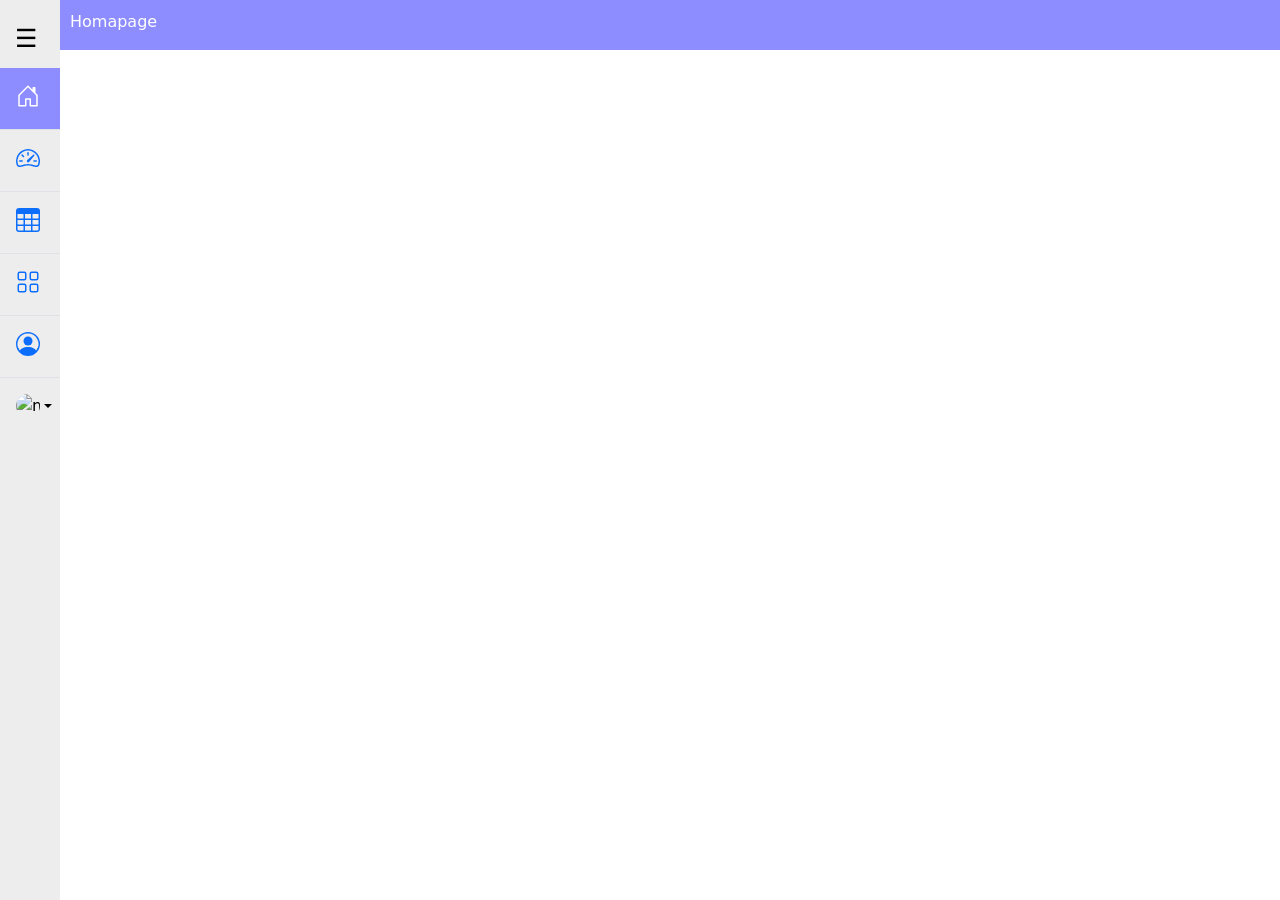
==== index.html @ 78873081 "Add files via upload" ====
<!doctype html>
<html lang="en" data-bs-theme="auto">
  <head>
    <meta charset="utf-8" />
    <meta name="viewport" content="width=device-width, initial-scale=1" />
    <meta name="description" content="" />
    <meta
      name="author"
      content="Mark Otto, Jacob Thornton, and Bootstrap contributors"
    />
    <meta name="generator" content="Astro v5.13.2" />
    <title>Homepage</title>
    <link
      rel="canonical"
      href="https://getbootstrap.com/docs/5.3/examples/sidebars/"
    />
    <link
      href="https://cdn.jsdelivr.net/npm/bootstrap@5.3.8/dist/css/bootstrap.min.css"
      rel="stylesheet"
      integrity="sha384-sRIl4kxILFvY47J16cr9ZwB07vP4J8+LH7qKQnuqkuIAvNWLzeN8tE5YBujZqJLB"
      crossorigin="anonymous"
    />
    <script src="../assets/js/color-modes.js"></script>
    <link href="../assets/dist/css/bootstrap.min.css" rel="stylesheet" />
    <meta name="theme-color" content="#712cf9" />
    <link href="sidebars.css" rel="stylesheet" />
    <style>
      .bd-placeholder-img {
        font-size: 1.125rem;
        text-anchor: middle;
        -webkit-user-select: none;
        -moz-user-select: none;
        user-select: none;
      }
      @media (min-width: 768px) {
        .bd-placeholder-img-lg {
          font-size: 3.5rem;
        }
      }
      .b-example-divider {
        width: 100%;
        height: 3rem;
        background-color: #0000001a;
        border: solid rgba(0, 0, 0, 0.15);
        border-width: 1px 0;
        box-shadow:
          inset 0 0.5em 1.5em #0000001a,
          inset 0 0.125em 0.5em #00000026;
      }
      .b-example-vr {
        flex-shrink: 0;
        width: 1.5rem;
        height: 100vh;
      }
      .bi {
        vertical-align: -0.125em;
        fill: currentColor;
      }
      .nav-scroller {
        position: relative;
        z-index: 2;
        height: 2.75rem;
        overflow-y: hidden;
      }
      .nav-scroller .nav {
        display: flex;
        flex-wrap: nowrap;
        padding-bottom: 1rem;
        margin-top: -1px;
        overflow-x: auto;
        text-align: center;
        white-space: nowrap;
        -webkit-overflow-scrolling: touch;
      }
      .btn-bd-primary {
        --bd-violet-bg: #712cf9;
        --bd-violet-rgb: 112.520718, 44.062154, 249.437846;
        --bs-btn-font-weight: 600;
        --bs-btn-color: var(--bs-white);
        --bs-btn-bg: var(--bd-violet-bg);
        --bs-btn-border-color: var(--bd-violet-bg);
        --bs-btn-hover-color: var(--bs-white);
        --bs-btn-hover-bg: #6528e0;
        --bs-btn-hover-border-color: #6528e0;
        --bs-btn-focus-shadow-rgb: var(--bd-violet-rgb);
        --bs-btn-active-color: var(--bs-btn-hover-color);
        --bs-btn-active-bg: #5a23c8;
        --bs-btn-active-border-color: #5a23c8;
      }
      .bd-mode-toggle {
        z-index: 1500;
      }
      .bd-mode-toggle .bi {
        width: 1em;
        height: 1em;
      }
      .bd-mode-toggle .dropdown-menu .active .bi {
        display: block !important;
      }
    </style>
  </head>
  <body>
    <svg xmlns="http://www.w3.org/2000/svg" class="d-none navIcons">
      <symbol id="bootstrap" viewBox="0 0 118 94">
        <title>Bootstrap</title>
        <path
          fill-rule="evenodd"
          clip-rule="evenodd"
          d="M24.509 0c-6.733 0-11.715 5.893-11.492 12.284.214 6.14-.064 14.092-2.066 20.577C8.943 39.365 5.547 43.485 0 44.014v5.972c5.547.529 8.943 4.649 10.951 11.153 2.002 6.485 2.28 14.437 2.066 20.577C12.794 88.106 17.776 94 24.51 94H93.5c6.733 0 11.714-5.893 11.491-12.284-.214-6.14.064-14.092 2.066-20.577 2.009-6.504 5.396-10.624 10.943-11.153v-5.972c-5.547-.529-8.934-4.649-10.943-11.153-2.002-6.484-2.28-14.437-2.066-20.577C105.214 5.894 100.233 0 93.5 0H24.508zM80 57.863C80 66.663 73.436 72 62.543 72H44a2 2 0 01-2-2V24a2 2 0 012-2h18.437c9.083 0 15.044 4.92 15.044 12.474 0 5.302-4.01 10.049-9.119 10.88v.277C75.317 46.394 80 51.21 80 57.863zM60.521 28.34H49.948v14.934h8.905c6.884 0 10.68-2.772 10.68-7.727 0-4.643-3.264-7.207-9.012-7.207zM49.948 49.2v16.458H60.91c7.167 0 10.964-2.876 10.964-8.281 0-5.406-3.903-8.178-11.425-8.178H49.948z"
        ></path>
      </symbol>
      <symbol id="home" viewBox="0 0 16 16">
        <path 
          d="M8.354 1.146a.5.5 0 0 0-.708 0l-6 6A.5.5 0 0 0 1.5 7.5v7a.5.5 0 0 0 .5.5h4.5a.5.5 0 0 0 .5-.5v-4h2v4a.5.5 0 0 0 .5.5H14a.5.5 0 0 0 .5-.5v-7a.5.5 0 0 0-.146-.354L13 5.793V2.5a.5.5 0 0 0-.5-.5h-1a.5.5 0 0 0-.5.5v1.293L8.354 1.146zM2.5 14V7.707l5.5-5.5 5.5 5.5V14H10v-4a.5.5 0 0 0-.5-.5h-3a.5.5 0 0 0-.5.5v4H2.5z"
        ></path>
      </symbol>
      <symbol id="speedometer2" viewBox="0 0 16 16">
        <path
          d="M8 4a.5.5 0 0 1 .5.5V6a.5.5 0 0 1-1 0V4.5A.5.5 0 0 1 8 4zM3.732 5.732a.5.5 0 0 1 .707 0l.915.914a.5.5 0 1 1-.708.708l-.914-.915a.5.5 0 0 1 0-.707zM2 10a.5.5 0 0 1 .5-.5h1.586a.5.5 0 0 1 0 1H2.5A.5.5 0 0 1 2 10zm9.5 0a.5.5 0 0 1 .5-.5h1.5a.5.5 0 0 1 0 1H12a.5.5 0 0 1-.5-.5zm.754-4.246a.389.389 0 0 0-.527-.02L7.547 9.31a.91.91 0 1 0 1.302 1.258l3.434-4.297a.389.389 0 0 0-.029-.518z"
        ></path>
        <path
          fill-rule="evenodd"
          d="M0 10a8 8 0 1 1 15.547 2.661c-.442 1.253-1.845 1.602-2.932 1.25C11.309 13.488 9.475 13 8 13c-1.474 0-3.31.488-4.615.911-1.087.352-2.49.003-2.932-1.25A7.988 7.988 0 0 1 0 10zm8-7a7 7 0 0 0-6.603 9.329c.203.575.923.876 1.68.63C4.397 12.533 6.358 12 8 12s3.604.532 4.923.96c.757.245 1.477-.056 1.68-.631A7 7 0 0 0 8 3z"
        ></path>
      </symbol>
      <symbol id="table"  viewBox="0 0 16 16">
        <path
          d="M0 2a2 2 0 0 1 2-2h12a2 2 0 0 1 2 2v12a2 2 0 0 1-2 2H2a2 2 0 0 1-2-2V2zm15 2h-4v3h4V4zm0 4h-4v3h4V8zm0 4h-4v3h3a1 1 0 0 0 1-1v-2zm-5 3v-3H6v3h4zm-5 0v-3H1v2a1 1 0 0 0 1 1h3zm-4-4h4V8H1v3zm0-4h4V4H1v3zm5-3v3h4V4H6zm4 4H6v3h4V8z"
        ></path>
      </symbol>
      <symbol id="people-circle"  viewBox="0 0 16 16">
        <path d="M11 6a3 3 0 1 1-6 0 3 3 0 0 1 6 0z"></path>
        <path
          fill-rule="evenodd"
          d="M0 8a8 8 0 1 1 16 0A8 8 0 0 1 0 8zm8-7a7 7 0 0 0-5.468 11.37C3.242 11.226 4.805 10 8 10s4.757 1.225 5.468 2.37A7 7 0 0 0 8 1z"
        ></path>
      </symbol>
      <symbol id="grid" viewBox="0 0 16 16">
        <path
          d="M1 2.5A1.5 1.5 0 0 1 2.5 1h3A1.5 1.5 0 0 1 7 2.5v3A1.5 1.5 0 0 1 5.5 7h-3A1.5 1.5 0 0 1 1 5.5v-3zM2.5 2a.5.5 0 0 0-.5.5v3a.5.5 0 0 0 .5.5h3a.5.5 0 0 0 .5-.5v-3a.5.5 0 0 0-.5-.5h-3zm6.5.5A1.5 1.5 0 0 1 10.5 1h3A1.5 1.5 0 0 1 15 2.5v3A1.5 1.5 0 0 1 13.5 7h-3A1.5 1.5 0 0 1 9 5.5v-3zm1.5-.5a.5.5 0 0 0-.5.5v3a.5.5 0 0 0 .5.5h3a.5.5 0 0 0 .5-.5v-3a.5.5 0 0 0-.5-.5h-3zM1 10.5A1.5 1.5 0 0 1 2.5 9h3A1.5 1.5 0 0 1 7 10.5v3A1.5 1.5 0 0 1 5.5 15h-3A1.5 1.5 0 0 1 1 13.5v-3zm1.5-.5a.5.5 0 0 0-.5.5v3a.5.5 0 0 0 .5.5h3a.5.5 0 0 0 .5-.5v-3a.5.5 0 0 0-.5-.5h-3zm6.5.5A1.5 1.5 0 0 1 10.5 9h3a1.5 1.5 0 0 1 1.5 1.5v3a1.5 1.5 0 0 1-1.5 1.5h-3A1.5 1.5 0 0 1 9 13.5v-3zm1.5-.5a.5.5 0 0 0-.5.5v3a.5.5 0 0 0 .5.5h3a.5.5 0 0 0 .5-.5v-3a.5.5 0 0 0-.5-.5h-3z"
        ></path>
      </symbol>
    </svg>
    <main class="d-flex flex-nowrap">
      <aside class="d-flex flex-column flex-shrink-0 vh-100 text-start sidebar">
        <svg class="bi pe-none" width="40" height="10" aria-hidden="true">
          <div class="w3-teal menubar">
            <button id="menubarBtn" type="button" onclick="sidebarCollapse()">☰</button>
          </div>
        </svg>
        <span class="visually-hidden">Icon-only</span>
        <div class="sidebarMobile">
          <ul class="nav nav-pills nav-flush flex-column mb-auto">
            <li
              class="nav-item activeNavItem"
            ><!--Selected Icon bg-->
              <a
                href="#"
                class="nav-link py-3 border-bottom rounded-0 navItemToolTip"
                aria-current="page"
                title="Home"
                data-bs-toggle="tooltip"
                data-bs-placement="right"
              >
                <svg
                  class="bi pe-none"
                  width="24"
                  height="24"
                  role="img"
                  aria-label="Home"
                >
                  <use xlink:href="#home"></use>
                </svg>
                <span class="navItemName">home</span>
              </a>
            </li>
            <li class="nav-item">
            <a
                href="#"
                class="nav-link py-3 border-bottom rounded-0 navItemToolTip"
                title="Dashboard"
                data-bs-toggle="tooltip"
                data-bs-placement="right"
              >
                <svg
                  class="bi pe-none"
                  width="24"
                  height="24"
                  role="img"
                  aria-label="Dashboard"
                >
                  <use xlink:href="#speedometer2"></use>
                </svg>
                <span class="navItemName">Dashboard</span>
              </a>
            </li>
            <li class="nav-item">
              <a
                href="#"
                class="nav-link py-3 border-bottom rounded-0 navItemToolTip"
                title="Orders"
                data-bs-toggle="tooltip"
                data-bs-placement="right"
              >
                <svg
                  class="bi pe-none"
                  width="24"
                  height="24"
                  role="img"
                  aria-label="Orders"
                >
                  <use xlink:href="#table"></use>
                </svg>
                <span class="navItemName">About</span>
              </a>
            </li>
            <li class="nav-item">
              <a
                href="#"
                class="nav-link py-3 border-bottom rounded-0 navItemToolTip"
                title="Products"
                data-bs-toggle="tooltip"
                data-bs-placement="right"
              >
                <svg
                  class="bi pe-none"
                  width="24"
                  height="24"
                  role="img"
                  aria-label="Products"
                >
                  <use xlink:href="#grid"></use>
                </svg>
                <span class="navItemName">Contact</span>
              </a>
            </li>
            <li class="nav-item">
              <a
                href="#"
                class="nav-link py-3 border-bottom rounded-0 navItemToolTip"
                title="Customers"
                data-bs-toggle="tooltip"
                data-bs-placement="right"
              >
                <svg
                  class="bi pe-none"
                  width="24"
                  height="24"
                  role="img"
                  aria-label="Customers"
                >
                  <use xlink:href="#people-circle"></use>
                </svg>
                <span class="navItemName">Settings</span>
              </a>
            </li>
          </ul>
          <div class="dropdown border-top">
            <a
              href="#"
              class="d-flex align-items-center justify-content-start p-3 link-body-emphasis text-decoration-none dropdown-toggle"
              data-bs-toggle="dropdown"
              aria-expanded="false"
            >
              <img
                src="https://github.com/mdo.png"
                alt="mdo"
                width="24"
                height="24"
                class="rounded-circle pfp"
              />
            </a>
            <ul class="dropdown-menu text-small shadow">
              <li><a class="dropdown-item" href="#">New project...</a></li>
              <li><a class="dropdown-item" href="#">Settings</a></li>
              <li><a class="dropdown-item" href="#">Profile</a></li>
              <li><hr class="dropdown-divider" /></li>
              <li><a class="dropdown-item" href="#">Sign out</a></li>
            </ul>
          </div>
        </div>
      </aside>
      <header class="mainHeader">
        <p id="webpageTitle">Homapage</p>
      </header>
    </main>
    <script
      src="https://cdn.jsdelivr.net/npm/bootstrap@5.3.8/dist/js/bootstrap.bundle.min.js"
      integrity="sha384-FKyoEForCGlyvwx9Hj09JcYn3nv7wiPVlz7YYwJrWVcXK/BmnVDxM+D2scQbITxI"
      crossorigin="anonymous"
    ></script>
    <script
      src="../assets/dist/js/bootstrap.bundle.min.js"
      class="astro-vvvwv3sm"
    ></script>
    <script src="sidebars.js" class="astro-vvvwv3sm"></script>
  </body>
</html>
---- sidebars.css ----
body {
  min-height: 100vh;
  min-height: -webkit-fill-available;
}
html {
  height: -webkit-fill-available;
}
main {
  height: 100vh;
  height: -webkit-fill-available;
  max-height: 100vh;
  overflow-x: auto;
  overflow-y: hidden;
}
.scrollarea {
  overflow-y: auto;
}
/*Header*/
.mainHeader{
  color: white;
  padding-block: 10px;
  background-color: rgb(141, 141, 255);
  height: 50px;
  width: 100%;
}
#webpageTitle{
  margin-left: 10px;
}


/* Aside */
.sidebar {
  width: 55px;
  background-color: none;
  right: 0;
  position: absolute;
  transition: 0.3s;
}


.sidebar .nav-item,
.sidebar .dropdown{
  display: none;
}
.sidebar.collapsed .nav-item,
.sidebar.collapsed .dropdown{
  display: block;
}



.sidebar.collapsed { /*Opened sidebar*/
  width: 200px;
  background-color: rgb(237, 237, 237);
}
.sidebar.collapsed .navItemName {
  opacity: 1;
}
.sidebar.collapsed .navItemToolTip[data-bs-toggle="tooltip"] { /*Collapsed sidebar tooltip Dispabled*/
  pointer-events: none;
}
.sidebar.collapsed .nav-item:hover {
  transition: all 0.4s ease;
}
.menubar{
  margin-left: 5px;
}
#menubarBtn{
  color: white;
  background-color: rgba(141, 141, 255, 0);
  font-size: 20px;
  margin: 0;
  border: solid white 2px;
  border-radius: 10px;
}
.sidebar.collapsed #menubarBtn {
  color: black;
  border: none;
}
svg {
  fill: blue;
}
.activeNavItem svg {
  color: white;
}
.navItemName{
  color: black;
  font-size: 17px;
  position: absolute;
  opacity: 0;
  transition: opacity 0.3s ease;
  margin-left: 10px;
}
.tooltip {
  pointer-events: none;
}
.activeNavItem { /*Selected nav Item*/
  background-color: rgb(141, 141, 255);
  color: white;
}
.activeNavItem .navItemName {
  color: white;
}
.nav-item:hover { /*Hover navItems*/
  background-color: rgb(206, 206, 255);
}
.nav-item:hover svg {
  color: blue;
}
.activeNavItem:hover .navItemName{
  color: black;
}
@media (min-width: 1024px) {
  .sidebar {
    width: 60px;
    background-color: rgb(237, 237, 237);
    position: relative;
    transition: 0.3s;
  }
  .sidebar .nav-item,
  .sidebar .dropdown{
    display: inline;
  }
  .sidebar.collapsed { /*Opened sidebar*/
    width: 200px;
  }
  .sidebar.collapsed .navItemName {
    opacity: 1;
  }
  .sidebar.collapsed .navItemToolTip[data-bs-toggle="tooltip"] { /*Collapsed sidebar tooltip Dispabled*/
    pointer-events: none;
  }
  .sidebar.collapsed .nav-item:hover {
    transition: all 0.4s ease;
  }
  svg {
  fill: blue;
  }
  #menubarBtn{
    color: black;
    background: none;
    font-size: 25px;
    padding: 10px;
    border: none;
  }
}
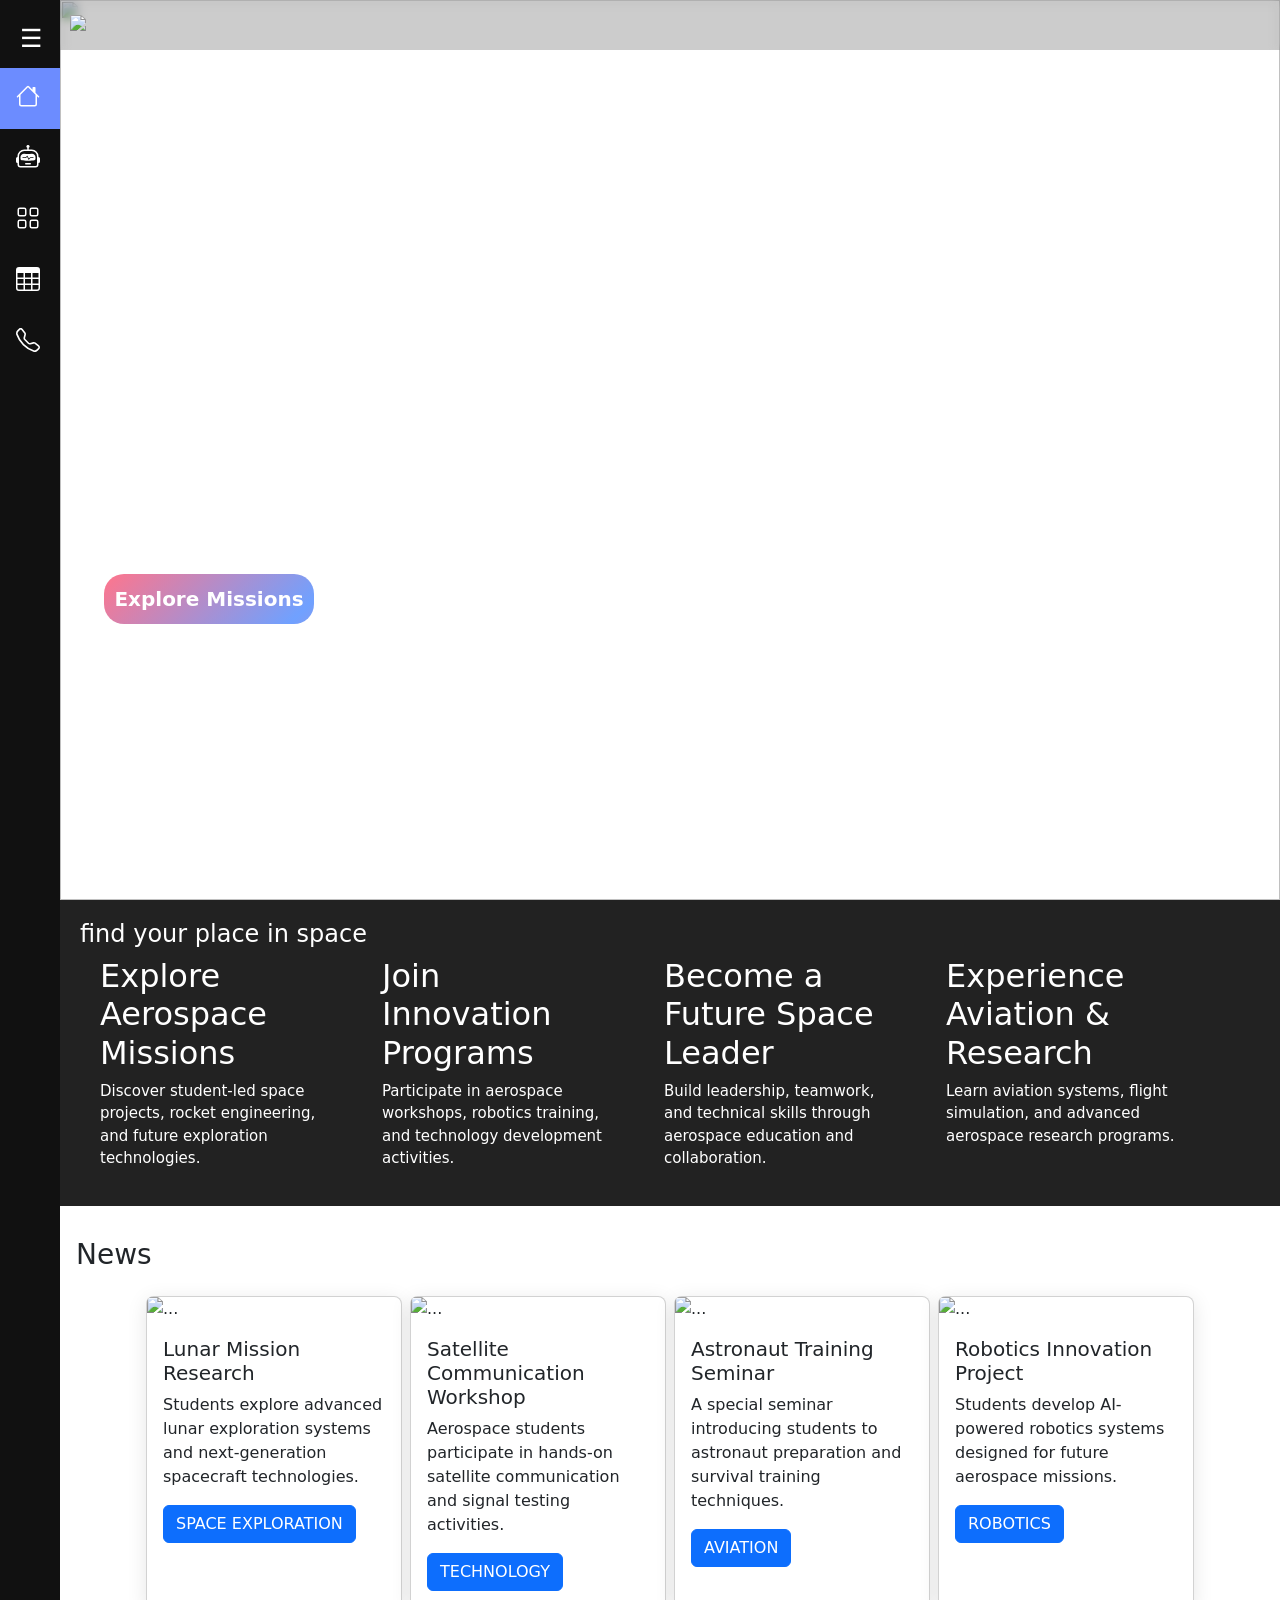
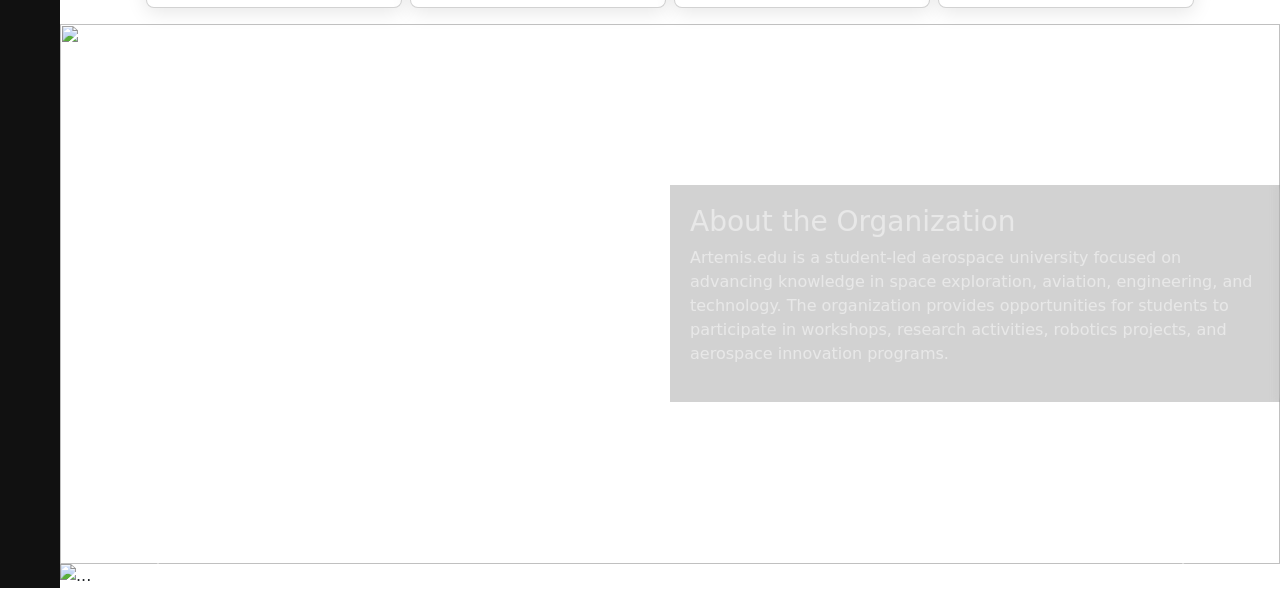
==== commit fa1c41c4: "Add files via upload" ====
--- a/index.html
+++ b/index.html
@@ -101,39 +101,28 @@
   </head>
   <body>
     <svg xmlns="http://www.w3.org/2000/svg" class="d-none navIcons">
-      <symbol id="bootstrap" viewBox="0 0 118 94">
-        <title>Bootstrap</title>
-        <path
-          fill-rule="evenodd"
-          clip-rule="evenodd"
-          d="M24.509 0c-6.733 0-11.715 5.893-11.492 12.284.214 6.14-.064 14.092-2.066 20.577C8.943 39.365 5.547 43.485 0 44.014v5.972c5.547.529 8.943 4.649 10.951 11.153 2.002 6.485 2.28 14.437 2.066 20.577C12.794 88.106 17.776 94 24.51 94H93.5c6.733 0 11.714-5.893 11.491-12.284-.214-6.14.064-14.092 2.066-20.577 2.009-6.504 5.396-10.624 10.943-11.153v-5.972c-5.547-.529-8.934-4.649-10.943-11.153-2.002-6.484-2.28-14.437-2.066-20.577C105.214 5.894 100.233 0 93.5 0H24.508zM80 57.863C80 66.663 73.436 72 62.543 72H44a2 2 0 01-2-2V24a2 2 0 012-2h18.437c9.083 0 15.044 4.92 15.044 12.474 0 5.302-4.01 10.049-9.119 10.88v.277C75.317 46.394 80 51.21 80 57.863zM60.521 28.34H49.948v14.934h8.905c6.884 0 10.68-2.772 10.68-7.727 0-4.643-3.264-7.207-9.012-7.207zM49.948 49.2v16.458H60.91c7.167 0 10.964-2.876 10.964-8.281 0-5.406-3.903-8.178-11.425-8.178H49.948z"
-        ></path>
-      </symbol>
-      <symbol id="home" viewBox="0 0 16 16">
-        <path 
-          d="M8.354 1.146a.5.5 0 0 0-.708 0l-6 6A.5.5 0 0 0 1.5 7.5v7a.5.5 0 0 0 .5.5h4.5a.5.5 0 0 0 .5-.5v-4h2v4a.5.5 0 0 0 .5.5H14a.5.5 0 0 0 .5-.5v-7a.5.5 0 0 0-.146-.354L13 5.793V2.5a.5.5 0 0 0-.5-.5h-1a.5.5 0 0 0-.5.5v1.293L8.354 1.146zM2.5 14V7.707l5.5-5.5 5.5 5.5V14H10v-4a.5.5 0 0 0-.5-.5h-3a.5.5 0 0 0-.5.5v4H2.5z"
-        ></path>
+      <symbol id="home" viewBox="0 0 16 16"> <!--Selected Icon color-->
+        <path  fill="currentColor"
+          d="M8.707 1.5a1 1 0 0 0-1.414 0L.646 8.146a.5.5 0 0 0 .708.708L2 8.207V13.5A1.5 1.5 0 0 0 3.5 15h9a1.5 1.5 0 0 0 1.5-1.5V8.207l.646.647a.5.5 0 0 0 .708-.708L13 5.793V2.5a.5.5 0 0 0-.5-.5h-1a.5.5 0 0 0-.5.5v1.293zM13 7.207V13.5a.5.5 0 0 1-.5.5h-9a.5.5 0 0 1-.5-.5V7.207l5-5z"
+        />
       </symbol>
       <symbol id="speedometer2" viewBox="0 0 16 16">
         <path
-          d="M8 4a.5.5 0 0 1 .5.5V6a.5.5 0 0 1-1 0V4.5A.5.5 0 0 1 8 4zM3.732 5.732a.5.5 0 0 1 .707 0l.915.914a.5.5 0 1 1-.708.708l-.914-.915a.5.5 0 0 1 0-.707zM2 10a.5.5 0 0 1 .5-.5h1.586a.5.5 0 0 1 0 1H2.5A.5.5 0 0 1 2 10zm9.5 0a.5.5 0 0 1 .5-.5h1.5a.5.5 0 0 1 0 1H12a.5.5 0 0 1-.5-.5zm.754-4.246a.389.389 0 0 0-.527-.02L7.547 9.31a.91.91 0 1 0 1.302 1.258l3.434-4.297a.389.389 0 0 0-.029-.518z"
-        ></path>
-        <path
-          fill-rule="evenodd"
-          d="M0 10a8 8 0 1 1 15.547 2.661c-.442 1.253-1.845 1.602-2.932 1.25C11.309 13.488 9.475 13 8 13c-1.474 0-3.31.488-4.615.911-1.087.352-2.49.003-2.932-1.25A7.988 7.988 0 0 1 0 10zm8-7a7 7 0 0 0-6.603 9.329c.203.575.923.876 1.68.63C4.397 12.533 6.358 12 8 12s3.604.532 4.923.96c.757.245 1.477-.056 1.68-.631A7 7 0 0 0 8 3z"
-        ></path>
-      </symbol>
-      <symbol id="table"  viewBox="0 0 16 16">
+          d="M6 12.5a.5.5 0 0 1 .5-.5h3a.5.5 0 0 1 0 1h-3a.5.5 0 0 1-.5-.5M3 8.062C3 6.76 4.235 5.765 5.53 5.886a26.6 26.6 0 0 0 4.94 0C11.765 5.765 13 6.76 13 8.062v1.157a.93.93 0 0 1-.765.935c-.845.147-2.34.346-4.235.346s-3.39-.2-4.235-.346A.93.93 0 0 1 3 9.219zm4.542-.827a.25.25 0 0 0-.217.068l-.92.9a25 25 0 0 1-1.871-.183.25.25 0 0 0-.068.495c.55.076 1.232.149 2.02.193a.25.25 0 0 0 .189-.071l.754-.736.847 1.71a.25.25 0 0 0 .404.062l.932-.97a25 25 0 0 0 1.922-.188.25.25 0 0 0-.068-.495c-.538.074-1.207.145-1.98.189a.25.25 0 0 0-.166.076l-.754.785-.842-1.7a.25.25 0 0 0-.182-.135"
+        />
+        <path
+          d="M8.5 1.866a1 1 0 1 0-1 0V3h-2A4.5 4.5 0 0 0 1 7.5V8a1 1 0 0 0-1 1v2a1 1 0 0 0 1 1v1a2 2 0 0 0 2 2h10a2 2 0 0 0 2-2v-1a1 1 0 0 0 1-1V9a1 1 0 0 0-1-1v-.5A4.5 4.5 0 0 0 10.5 3h-2zM14 7.5V13a1 1 0 0 1-1 1H3a1 1 0 0 1-1-1V7.5A3.5 3.5 0 0 1 5.5 4h5A3.5 3.5 0 0 1 14 7.5"
+        />
+      </symbol>
+      <symbol id="table" viewBox="0 0 16 16">
         <path
           d="M0 2a2 2 0 0 1 2-2h12a2 2 0 0 1 2 2v12a2 2 0 0 1-2 2H2a2 2 0 0 1-2-2V2zm15 2h-4v3h4V4zm0 4h-4v3h4V8zm0 4h-4v3h3a1 1 0 0 0 1-1v-2zm-5 3v-3H6v3h4zm-5 0v-3H1v2a1 1 0 0 0 1 1h3zm-4-4h4V8H1v3zm0-4h4V4H1v3zm5-3v3h4V4H6zm4 4H6v3h4V8z"
         ></path>
       </symbol>
-      <symbol id="people-circle"  viewBox="0 0 16 16">
-        <path d="M11 6a3 3 0 1 1-6 0 3 3 0 0 1 6 0z"></path>
-        <path
-          fill-rule="evenodd"
-          d="M0 8a8 8 0 1 1 16 0A8 8 0 0 1 0 8zm8-7a7 7 0 0 0-5.468 11.37C3.242 11.226 4.805 10 8 10s4.757 1.225 5.468 2.37A7 7 0 0 0 8 1z"
-        ></path>
+      <symbol id="people-circle" viewBox="0 0 16 16">
+        <path
+          d="M3.654 1.328a.678.678 0 0 0-1.015-.063L1.605 2.3c-.483.484-.661 1.169-.45 1.77a17.6 17.6 0 0 0 4.168 6.608 17.6 17.6 0 0 0 6.608 4.168c.601.211 1.286.033 1.77-.45l1.034-1.034a.678.678 0 0 0-.063-1.015l-2.307-1.794a.68.68 0 0 0-.58-.122l-2.19.547a1.75 1.75 0 0 1-1.657-.459L5.482 8.062a1.75 1.75 0 0 1-.46-1.657l.548-2.19a.68.68 0 0 0-.122-.58zM1.884.511a1.745 1.745 0 0 1 2.612.163L6.29 2.98c.329.423.445.974.315 1.494l-.547 2.19a.68.68 0 0 0 .178.643l2.457 2.457a.68.68 0 0 0 .644.178l2.189-.547a1.75 1.75 0 0 1 1.494.315l2.306 1.794c.829.645.905 1.87.163 2.611l-1.034 1.034c-.74.74-1.846 1.065-2.877.702a18.6 18.6 0 0 1-7.01-4.42 18.6 18.6 0 0 1-4.42-7.009c-.362-1.03-.037-2.137.703-2.877z"
+        />
       </symbol>
       <symbol id="grid" viewBox="0 0 16 16">
         <path
@@ -141,22 +130,21 @@
         ></path>
       </symbol>
     </svg>
-    <main class="d-flex flex-nowrap">
-      <aside class="d-flex flex-column flex-shrink-0 vh-100 text-start sidebar">
-        <svg class="bi pe-none" width="40" height="10" aria-hidden="true">
-          <div class="w3-teal menubar">
-            <button id="menubarBtn" type="button" onclick="sidebarCollapse()">☰</button>
-          </div>
-        </svg>
+    <main class="d-flex flex-nowrap layout">
+      <aside class="d-flex flex-column flex-shrink-0 text-start sidebar">
+        <div class="w3-teal menubar">
+          <button id="menubarBtn" type="button" onclick="sidebarCollapse()">
+            ☰
+          </button>
+        </div>
         <span class="visually-hidden">Icon-only</span>
         <div class="sidebarMobile">
           <ul class="nav nav-pills nav-flush flex-column mb-auto">
-            <li
-              class="nav-item activeNavItem"
-            ><!--Selected Icon bg-->
-              <a
-                href="#"
-                class="nav-link py-3 border-bottom rounded-0 navItemToolTip"
+            <li class="nav-item activeNavItem">
+              <!--Selected Icon bg-->
+              <a
+                href="./index.html"
+                class="nav-link py-3 rounded-0 navItemToolTip"
                 aria-current="page"
                 title="Home"
                 data-bs-toggle="tooltip"
@@ -175,115 +163,205 @@
               </a>
             </li>
             <li class="nav-item">
-            <a
-                href="#"
-                class="nav-link py-3 border-bottom rounded-0 navItemToolTip"
-                title="Dashboard"
-                data-bs-toggle="tooltip"
-                data-bs-placement="right"
-              >
-                <svg
-                  class="bi pe-none"
-                  width="24"
-                  height="24"
-                  role="img"
-                  aria-label="Dashboard"
+              <a
+                href="./page/about.html"
+                class="nav-link py-3 rounded-0 navItemToolTip"
+                title="About"
+                data-bs-toggle="tooltip"
+                data-bs-placement="right"
+              >
+                <svg
+                  class="bi pe-none"
+                  width="24"
+                  height="24"
+                  role="img"
+                  aria-label="About"
                 >
                   <use xlink:href="#speedometer2"></use>
                 </svg>
-                <span class="navItemName">Dashboard</span>
+                <span class="navItemName">About</span>
               </a>
             </li>
             <li class="nav-item">
               <a
-                href="#"
-                class="nav-link py-3 border-bottom rounded-0 navItemToolTip"
-                title="Orders"
-                data-bs-toggle="tooltip"
-                data-bs-placement="right"
-              >
-                <svg
-                  class="bi pe-none"
-                  width="24"
-                  height="24"
-                  role="img"
-                  aria-label="Orders"
+                href="./page/service.html"
+                class="nav-link py-3 rounded-0 navItemToolTip"
+                title="Service"
+                data-bs-toggle="tooltip"
+                data-bs-placement="right"
+              >
+                <svg
+                  class="bi pe-none"
+                  width="24"
+                  height="24"
+                  role="img"
+                  aria-label="Service"
+                >
+                  <use xlink:href="#grid"></use>
+                </svg>
+                <span class="navItemName">Service</span>
+              </a>
+            </li>
+            <li class="nav-item">
+              <a
+                href="./page/gallery.html"
+                class="nav-link py-3 rounded-0 navItemToolTip"
+                title="Gallery"
+                data-bs-toggle="tooltip"
+                data-bs-placement="right"
+              >
+                <svg
+                  class="bi pe-none"
+                  width="24"
+                  height="24"
+                  role="img"
+                  aria-label="Gallery"
                 >
                   <use xlink:href="#table"></use>
                 </svg>
-                <span class="navItemName">About</span>
+                <span class="navItemName">Gallery</span>
               </a>
             </li>
             <li class="nav-item">
               <a
-                href="#"
-                class="nav-link py-3 border-bottom rounded-0 navItemToolTip"
-                title="Products"
-                data-bs-toggle="tooltip"
-                data-bs-placement="right"
-              >
-                <svg
-                  class="bi pe-none"
-                  width="24"
-                  height="24"
-                  role="img"
-                  aria-label="Products"
-                >
-                  <use xlink:href="#grid"></use>
+                href="./page/contact.html"
+                class="nav-link py-3 rounded-0 navItemToolTip"
+                title="Contact"
+                data-bs-toggle="tooltip"
+                data-bs-placement="right"
+              >
+                <svg
+                  class="bi pe-none"
+                  width="24"
+                  height="24"
+                  role="img"
+                  aria-label="Contact"
+                >
+                  <use xlink:href="#people-circle"></use>
                 </svg>
                 <span class="navItemName">Contact</span>
               </a>
             </li>
-            <li class="nav-item">
-              <a
-                href="#"
-                class="nav-link py-3 border-bottom rounded-0 navItemToolTip"
-                title="Customers"
-                data-bs-toggle="tooltip"
-                data-bs-placement="right"
-              >
-                <svg
-                  class="bi pe-none"
-                  width="24"
-                  height="24"
-                  role="img"
-                  aria-label="Customers"
-                >
-                  <use xlink:href="#people-circle"></use>
-                </svg>
-                <span class="navItemName">Settings</span>
-              </a>
-            </li>
           </ul>
-          <div class="dropdown border-top">
-            <a
-              href="#"
-              class="d-flex align-items-center justify-content-start p-3 link-body-emphasis text-decoration-none dropdown-toggle"
-              data-bs-toggle="dropdown"
-              aria-expanded="false"
-            >
-              <img
-                src="https://github.com/mdo.png"
-                alt="mdo"
-                width="24"
-                height="24"
-                class="rounded-circle pfp"
-              />
-            </a>
-            <ul class="dropdown-menu text-small shadow">
-              <li><a class="dropdown-item" href="#">New project...</a></li>
-              <li><a class="dropdown-item" href="#">Settings</a></li>
-              <li><a class="dropdown-item" href="#">Profile</a></li>
-              <li><hr class="dropdown-divider" /></li>
-              <li><a class="dropdown-item" href="#">Sign out</a></li>
-            </ul>
-          </div>
-        </div>
       </aside>
-      <header class="mainHeader">
-        <p id="webpageTitle">Homapage</p>
-      </header>
+      <div class="content">
+        <header class="mainHeader">
+          <img id="webLogo" src="./src/logo.png">
+        </header>
+        <article>
+          <header class="heroBannerContainer">
+            <img id="heroBanner" src="./src/heroBanner3.2.png">
+            <div class="heroBannerTxtContainer">
+              <div id="heroBannerHeadtxt">
+                <h1>Training Future <br>Aerospace Leaders</h1>
+              </div>
+              <div id="heroBannerSubtitle">
+                <p>An aerospace student organization dedicated to space science, aviation technology, robotics, and innovation.</p>
+              </div>
+              <div class="herBannerButtonsContainer">
+                <button type="button" id="heroBannerBtn1">
+                  Explore Missions
+                </button>
+                <button type="button" id="heroBannerBtn2">
+                  Join Organization
+                </button>
+              </div>
+            </div>
+          </header>
+          <section class="heroBannerBellowContainer">
+            <h2 id="heroBannerBellowHead">find your place in space</h2>
+            <div class="heroBannerBellowContent">
+              <div class="heroBannerBellowCard">
+                <h3>Explore Aerospace Missions</h3>
+                <p>Discover student-led space projects, rocket engineering, and future exploration technologies.</p>
+              </div>
+              <div class="heroBannerBellowCard">
+                <h3>Join Innovation Programs</h3>
+                <p>Participate in aerospace workshops, robotics training, and technology development activities.</p>
+              </div>
+              <div class="heroBannerBellowCard">
+                <h3>Become a Future Space Leader</h3>
+                <p>Build leadership, teamwork, and technical skills through aerospace education and collaboration.</p>
+              </div>
+              <div class="heroBannerBellowCard">
+                <h3>Experience Aviation & Research</h3>
+                <p>Learn aviation systems, flight simulation, and advanced aerospace research programs.</p>
+              </div>
+            </div>
+          </section>
+          <section class="py-3 mainContainerSeciton2">
+            <h3 class="p-3">News</h3>
+            <div class=" d-flex flex-row flex-wrap justify-content-center gap-2 cardContainer">
+               <div class="card">
+                <img src="./src/archieve/heroBanner2.png" class="card-img-top" alt="...">
+                <div class="card-body">
+                  <h5 class="card-title">Lunar Mission Research</h5>
+                  <p class="card-text">Students explore advanced lunar exploration systems and next-generation spacecraft technologies.</p>
+                  <a href="#" class="btn btn-primary">SPACE EXPLORATION</a>
+                </div>
+              </div>
+              <div class="card">
+                <img src="./src/archieve/heroBanner2.png" class="card-img-top" alt="...">
+                <div class="card-body">
+                  <h5 class="card-title">Satellite Communication Workshop</h5>
+                  <p class="card-text">Aerospace students participate in hands-on satellite communication and signal testing activities.</p>
+                  <a href="#" class="btn btn-primary">TECHNOLOGY</a>
+                </div>
+              </div>
+              <div class="card">
+                <img src="./src/archieve/heroBanner2.png" class="card-img-top" alt="...">
+                <div class="card-body">
+                  <h5 class="card-title">Astronaut Training Seminar</h5>
+                  <p class="card-text">A special seminar introducing students to astronaut preparation and survival training techniques.</p>
+                  <a href="#" class="btn btn-primary">AVIATION</a>
+                </div>
+              </div>
+              <div class="card">
+                <img src="./src/archieve/heroBanner2.png" class="card-img-top" alt="...">
+                <div class="card-body">
+                  <h5 class="card-title">Robotics Innovation Project</h5>
+                  <p class="card-text">Students develop AI-powered robotics systems designed for future aerospace missions.</p>
+                  <a href="#" class="btn btn-primary">ROBOTICS</a>
+                </div>
+              </div>
+            </div>
+          </section>
+          <section class="mainContainerSeciton1">
+            <img id="mainContentAboutImage" src="./src/aboutBackgroundImage.jpg">
+            <div class="mainContentAbout">
+              <h3>About the Organization</h3>
+              <p>Artemis.edu is a student-led aerospace university focused on advancing knowledge in space exploration, aviation, engineering, and technology. The organization provides opportunities for students to participate in workshops, research activities, robotics projects, and aerospace innovation programs.</p>
+            </div>
+          </section>
+          <section>
+            <div id="carouselExampleAutoplaying" class="carousel slide" data-bs-ride="carousel">
+              <div class="carousel-inner">
+                <div class="carousel-item active">
+                  <img src="./src/heroBanner3.2.png" class="d-block w-100" alt="...">
+                </div>
+                <div class="carousel-item">
+                  <img src="./src/aboutBackgroundImage.jpg" class="d-block w-100" alt="...">
+                </div>
+                <div class="carousel-item">
+                  <img src="./src/archieve/heroBanner2.png" class="d-block w-100" alt="...">
+                </div>
+              </div>
+              <button class="carousel-control-prev" type="button" data-bs-target="#carouselExampleAutoplaying" data-bs-slide="prev">
+                <span class="carousel-control-prev-icon" aria-hidden="true"></span>
+                <span class="visually-hidden">Previous</span>
+              </button>
+              <button class="carousel-control-next" type="button" data-bs-target="#carouselExampleAutoplaying" data-bs-slide="next">
+                <span class="carousel-control-next-icon" aria-hidden="true"></span>
+                <span class="visually-hidden">Next</span>
+              </button>
+            </div>
+          </section>
+        </article>
+      </div>
     </main>
+    <footer class="footerContainer">
+
+    </footer>
     <script
       src="https://cdn.jsdelivr.net/npm/bootstrap@5.3.8/dist/js/bootstrap.bundle.min.js"
       integrity="sha384-FKyoEForCGlyvwx9Hj09JcYn3nv7wiPVlz7YYwJrWVcXK/BmnVDxM+D2scQbITxI"
--- a/sidebars.css
+++ b/sidebars.css
@@ -6,82 +6,215 @@
   height: -webkit-fill-available;
 }
 main {
-  height: 100vh;
-  height: -webkit-fill-available;
-  max-height: 100vh;
-  overflow-x: auto;
-  overflow-y: hidden;
-}
-.scrollarea {
-  overflow-y: auto;
+  background-color: #111111;
+  min-height: 100vh;
 }
 /*Header*/
 .mainHeader{
   color: white;
-  padding-block: 10px;
-  background-color: rgb(141, 141, 255);
+  background-color: rgba(0, 0, 0, 0.2);
+  backdrop-filter: blur(5px);
   height: 50px;
   width: 100%;
-}
-#webpageTitle{
+  transition: all 0.4s ease;
+  padding-block: 10px;
+  position: fixed;
+  top: 0;
+  z-index: 1;
+}
+.sidebar.collapsed + .content .mainHeader{
+  background: #1d3556;
+}
+#webLogo{
   margin-left: 10px;
-}
-
-
+  width: 160px;
+  height: auto;
+}
+.heroBannerContainer{
+  display: grid;
+  grid-template-columns: 1fr;
+}
+.heroBannerTxtContainer{
+  font-size: 15px;
+  color: white;
+  grid-column: 1;      
+  grid-row: 1;
+  z-index: 0;
+  align-self: start; 
+  top: 10%;
+  justify-self: left;
+  margin-left: 2%;
+  width: 60%;
+  padding: 15px;
+  margin-top: 9vh;
+}
+#heroBanner{
+  grid-column: 1;
+  grid-row: 1; 
+  width: 100%;
+  height: 100vh;
+  object-fit: cover;
+  object-position: 70% 50%
+}
+
+
+
+
+
+
+#heroBannerBtn1 { /*We use Gradient Generator: https://cssgradient.io*/
+  text-wrap: nowrap;
+  font-weight: 600;
+  color: #ffffff;
+  padding: 10px;
+  border-radius: 20px;
+  background: 
+    linear-gradient(#00000000, #11111100) padding-box, 
+    linear-gradient(135deg, #FF758C, #70A1FF, #FF758C) border-box;
+  border: none;
+  background-size: 100% 100%, 200% auto;
+  animation: moveGradient 4s linear infinite;
+  transition: transform 0.3s ease, box-shadow 0.3s ease;
+  margin: 5px;
+}
+#heroBannerBtn1:hover {
+  transform: translateY(-2px); 
+  box-shadow: 0px 0px 15px rgba(112, 161, 255, 0.3);
+}
+#heroBannerBtn2{
+  color: white;
+  text-wrap: nowrap;
+  padding: 10px;
+  background-color: rgba(0, 0, 0, 0);
+  border-radius: 20px;
+  border: 1px solid rgb(255, 255, 255);
+  margin-top: 10px;
+  transition: all 0.4s ease;
+}
+#heroBannerBtn2:hover{
+  border: 1px solid rgba(255, 255, 255, 0.3);
+  box-shadow: 0px 0px 15px rgba(255, 255, 255, 0.3);
+  position: relative;
+  transform: translateY(-2px); 
+  overflow: hidden;
+}
+
+
+/*Main Content*/
+.content{
+  background-color: white;
+}
+.heroBannerBellowContainer{
+  font-size: 12px;
+  color: white;
+  background-color: #222222;
+  padding: 20px;
+}
+#heroBannerBellowHead{
+  font-size: 15px;
+}
+.heroBannerBellowContent{
+  display: flex;
+  flex-direction: row;
+  justify-content: center;
+  flex-wrap: wrap;
+  column-gap: 10px;
+}
+.heroBannerBellowCard{
+  width: 47%;
+}
+.heroBannerBellowCard h3{
+  font-size: 20px;
+}
+.mainContainerSeciton1 { /*About Organization Content /*/
+  display: grid;
+  grid-template-columns: 1fr;
+}
+#mainContentAboutImage {
+  grid-column: 1;
+  grid-row: 1;  
+  width: 100%;
+  height: 100vh; 
+  object-fit: cover;
+  object-position: 30% 50%;
+  filter: brightness(50%);
+}
+.mainContentAbout {
+  grid-column: 1;      
+  grid-row: 1;
+  align-self: center; 
+  justify-self: left;
+  margin-left: 7%;
+  width: 80%;
+  font-size: 1.2rem;
+  color: rgb(232, 232, 232);
+  padding: 15px;
+  background-color: rgba(0, 0, 0, 0.175);
+  backdrop-filter: blur(12px);
+}
+.card{/*News Card*/
+  width: 85vw;
+  box-shadow: 0px 4px 20px 0px rgba(0, 0, 0, 0.10);
+  border-radius: 8px;
+  transition: 0.3s;
+}
+.card:hover{
+  transform: translateY(-5px);
+  box-shadow: 0px 4px 20px 0px rgba(0, 0, 0, 0.15);
+}
 /* Aside */
 .sidebar {
-  width: 55px;
-  background-color: none;
+  width: 40px;
+  background-color: transparent;
+  height: 100vh;
+  transition: 0.3s;
+  position: fixed;
+  top: 0;
   right: 0;
-  position: absolute;
-  transition: 0.3s;
-}
-
-
+  z-index: 2;
+}
 .sidebar .nav-item,
 .sidebar .dropdown{
   display: none;
 }
 .sidebar.collapsed .nav-item,
 .sidebar.collapsed .dropdown{
-  display: block;
-}
-
-
-
+  display: flex;
+}
 .sidebar.collapsed { /*Opened sidebar*/
-  width: 200px;
   background-color: rgb(237, 237, 237);
+  width: 150px;
+  top: 0;
 }
 .sidebar.collapsed .navItemName {
   opacity: 1;
 }
-.sidebar.collapsed .navItemToolTip[data-bs-toggle="tooltip"] { /*Collapsed sidebar tooltip Dispabled*/
-  pointer-events: none;
+.sidebar.collapsed .navItemToolTip[data-bs-toggle="tooltip"] { 
+  pointer-events: auto !important; 
+}
+
+/* Hide the actual Bootstrap tooltips globally when the sidebar is expanded */
+body:has(.sidebar.collapsed) .tooltip {
+  display: none !important;
+  opacity: 0 !important;
+  visibility: hidden !important;
 }
 .sidebar.collapsed .nav-item:hover {
   transition: all 0.4s ease;
 }
-.menubar{
-  margin-left: 5px;
-}
 #menubarBtn{
   color: white;
   background-color: rgba(141, 141, 255, 0);
   font-size: 20px;
-  margin: 0;
-  border: solid white 2px;
-  border-radius: 10px;
+  margin-top: 10px;
+  border: none;
+  z-index: 3;
 }
 .sidebar.collapsed #menubarBtn {
+  font-size: 25px;
   color: black;
   border: none;
-}
-svg {
-  fill: blue;
-}
-.activeNavItem svg {
-  color: white;
+  margin: 10px 5px;
 }
 .navItemName{
   color: black;
@@ -94,28 +227,98 @@
 .tooltip {
   pointer-events: none;
 }
-.activeNavItem { /*Selected nav Item*/
-  background-color: rgb(141, 141, 255);
+.activeNavItem{ /*Selected nav Item*/
+  background-color: #6C8CFF;
+  color: white;
+}
+.activeNavItem svg { /*Selected nav Item (Icon)*/
   color: white;
 }
 .activeNavItem .navItemName {
   color: white;
 }
 .nav-item:hover { /*Hover navItems*/
-  background-color: rgb(206, 206, 255);
-}
-.nav-item:hover svg {
-  color: blue;
-}
-.activeNavItem:hover .navItemName{
-  color: black;
-}
-@media (min-width: 1024px) {
-  .sidebar {
+  background-color: #6c8cff43;
+}
+ .sidebar.collapsed .bi{
+    fill: #6C8CFF;
+  }
+@media (min-width: 600px) {
+  /*Header*/
+  .heroBannerTxtContainer{
+    width: 45%;
+  }
+  .heroBannerTxtContainer{
+    font-size: 20px;
+    align-self: center; 
+  }
+  /*Main Content Desktop*/
+  .heroBannerBellowContainer{
+    font-size: 15px;
+    color: white;
+    background-color: #222222;
+    padding: 20px;
+  }
+  #heroBannerBellowHead{
+    font-size: 1.5rem;
+  }
+  .heroBannerBellowContent{
+    display: flex;
+    flex-direction: row;
+    justify-content: start;
+    flex-wrap: wrap;
+    column-gap: 50px;
+    margin-left: 20px;
+  }
+  .heroBannerBellowCard{
+    width: 20%;
+  }
+  .heroBannerBellowCard h3{
+    font-size: 2rem;
+  }
+  #mainContentAboutImage {
+    width: 100%;
+    height: 60vh; 
+    object-fit: cover;
+    object-position: 30% 50%;
+    filter: brightness(100%);
+  }
+  .mainContentAbout {
+    grid-column: 1;      
+    grid-row: 1;
+    z-index: 2;
+    align-self: center; 
+    justify-self: right;
+    margin-left: 2%;
+    width: 50%;
+    font-size: 1rem;
+    padding: 20px;
+    backdrop-filter: blur(4px);
+  }
+  .card{
+    width: 20vw;
+  }
+  /*Adside Desktop*/
+  .layout {
+    display: flex;
+    min-height: 100vh;
+  }
+  .sidebar{
+    background-color: #111111;
     width: 60px;
-    background-color: rgb(237, 237, 237);
-    position: relative;
+    height: 100vh;
+    position: sticky;
+    top: 0;
+    flex-shrink: 0;
     transition: 0.3s;
+  }
+   .content {
+    flex: 1;
+    min-width: 0;
+    padding-right: 0;
+  }
+  .sidebar .bi{
+    color: white;
   }
   .sidebar .nav-item,
   .sidebar .dropdown{
@@ -127,20 +330,37 @@
   .sidebar.collapsed .navItemName {
     opacity: 1;
   }
-  .sidebar.collapsed .navItemToolTip[data-bs-toggle="tooltip"] { /*Collapsed sidebar tooltip Dispabled*/
-    pointer-events: none;
-  }
   .sidebar.collapsed .nav-item:hover {
     transition: all 0.4s ease;
   }
-  svg {
-  fill: blue;
+  .menubar{
+    margin-left: 10px;
   }
   #menubarBtn{
-    color: black;
+    color: rgb(255, 255, 255);
     background: none;
     font-size: 25px;
+    margin-top: 10px;
     padding: 10px;
     border: none;
   }
+  .sidebar.collapsed #menubarBtn {
+    margin: 0px 0px;
+    font-size: 25px;
+    margin-top: 10px;
+    padding: 10px;
+    border: none;
+  }
+}
+/*Animation*/
+@keyframes moveGradient { /*Gradient Animation (Hero Banner btn)*/
+  0% {
+    background-position: 0% 50%;
+  }
+  50% {
+    background-position: 100% 50%;
+  }
+  100% {
+    background-position: 0% 50%;
+  }
 }
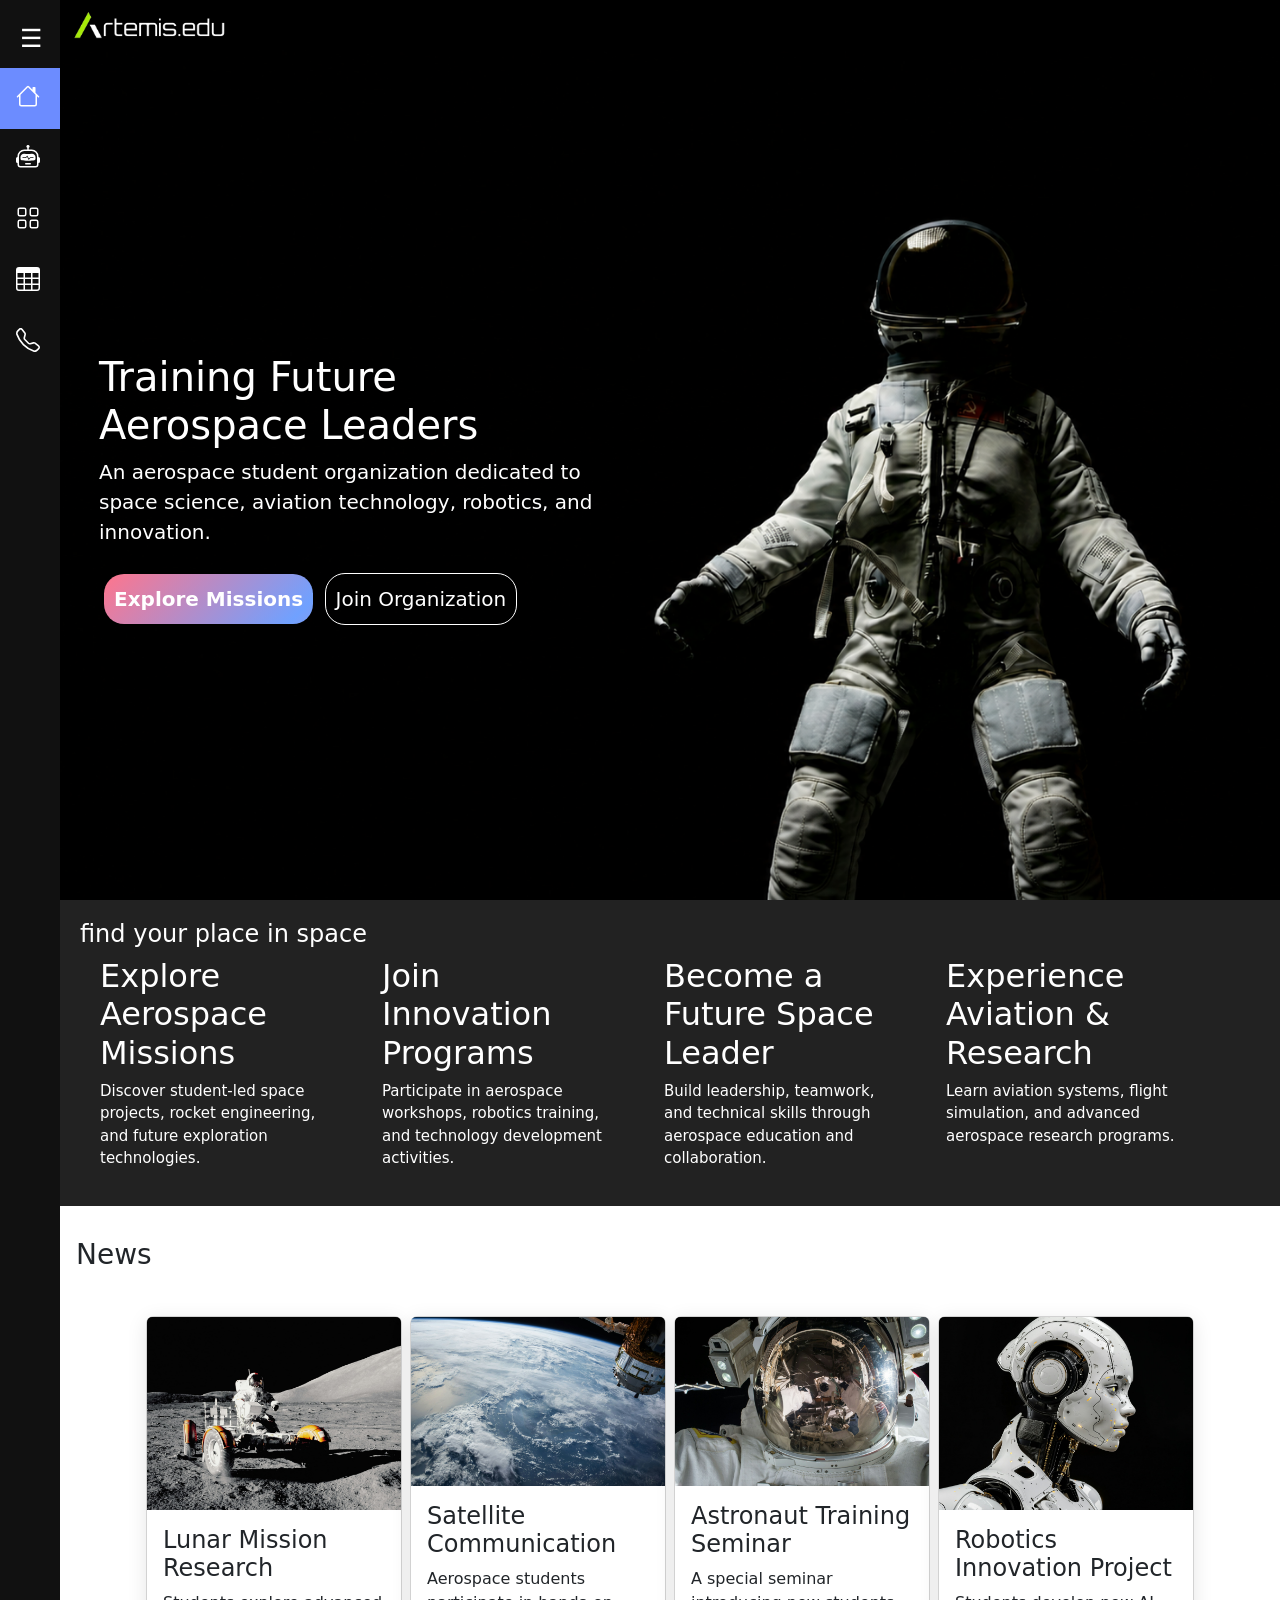
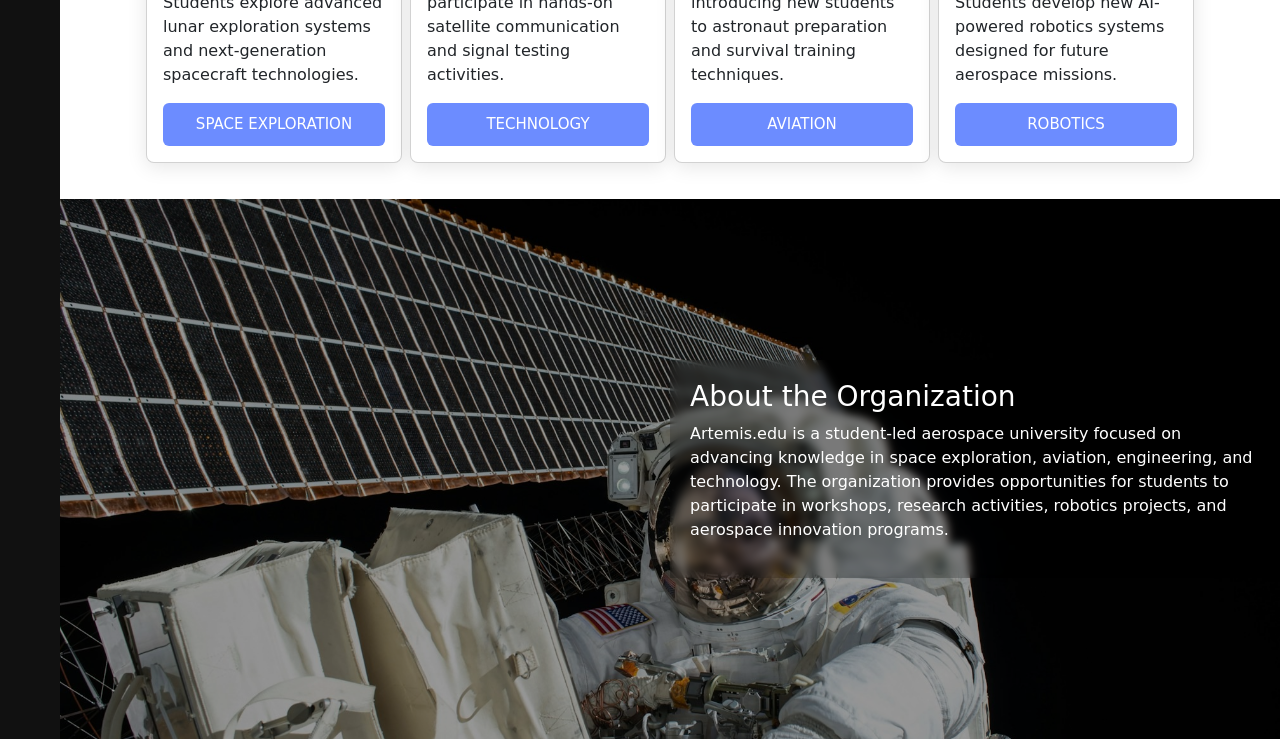
==== commit 53cb9132: "Add files via upload" ====
--- a/index.html
+++ b/index.html
@@ -292,36 +292,36 @@
           <section class="py-3 mainContainerSeciton2">
             <h3 class="p-3">News</h3>
             <div class=" d-flex flex-row flex-wrap justify-content-center gap-2 cardContainer">
-               <div class="card">
-                <img src="./src/archieve/heroBanner2.png" class="card-img-top" alt="...">
+               <div class="card cardNews">
+                <img src="./src/cardNewsImg1.jpg" class="card-img-top cardNewsImg" alt="...">
                 <div class="card-body">
-                  <h5 class="card-title">Lunar Mission Research</h5>
+                  <h5 class="card-title cardNewsTitle">Lunar Mission Research</h5>
                   <p class="card-text">Students explore advanced lunar exploration systems and next-generation spacecraft technologies.</p>
-                  <a href="#" class="btn btn-primary">SPACE EXPLORATION</a>
+                  <a href="#" class="btn cardNewsBtn">SPACE EXPLORATION</a>
                 </div>
               </div>
-              <div class="card">
-                <img src="./src/archieve/heroBanner2.png" class="card-img-top" alt="...">
+              <div class="card cardNews">
+                <img src="./src/cardNewsImg2.jpg" class="card-img-top cardNewsImg" alt="...">
                 <div class="card-body">
-                  <h5 class="card-title">Satellite Communication Workshop</h5>
+                  <h5 class="card-title cardNewsTitle">Satellite Communication</h5>
                   <p class="card-text">Aerospace students participate in hands-on satellite communication and signal testing activities.</p>
-                  <a href="#" class="btn btn-primary">TECHNOLOGY</a>
+                  <a href="#" class="btn cardNewsBtn">TECHNOLOGY</a>
                 </div>
               </div>
-              <div class="card">
-                <img src="./src/archieve/heroBanner2.png" class="card-img-top" alt="...">
+              <div class="card cardNews">
+                <img src="./src/cardNewsImg3.jpg" class="card-img-top cardNewsImg" alt="...">
                 <div class="card-body">
-                  <h5 class="card-title">Astronaut Training Seminar</h5>
-                  <p class="card-text">A special seminar introducing students to astronaut preparation and survival training techniques.</p>
-                  <a href="#" class="btn btn-primary">AVIATION</a>
+                  <h5 class="card-title cardNewsTitle">Astronaut Training Seminar</h5>
+                  <p class="card-text">A special seminar introducing new students to astronaut preparation and survival training techniques.</p>
+                  <a href="#" class="btn cardNewsBtn">AVIATION</a>
                 </div>
               </div>
-              <div class="card">
-                <img src="./src/archieve/heroBanner2.png" class="card-img-top" alt="...">
+              <div class="card cardNews">
+                <img src="./src/cardNewsImg4.jpg" class="card-img-top cardNewsImg" alt="...">
                 <div class="card-body">
-                  <h5 class="card-title">Robotics Innovation Project</h5>
-                  <p class="card-text">Students develop AI-powered robotics systems designed for future aerospace missions.</p>
-                  <a href="#" class="btn btn-primary">ROBOTICS</a>
+                  <h5 class="card-title cardNewsTitle">Robotics Innovation Project</h5>
+                  <p class="card-text">Students develop new AI-powered robotics systems designed for future aerospace missions.</p>
+                  <a href="#" class="btn cardNewsBtn">ROBOTICS</a>
                 </div>
               </div>
             </div>
@@ -331,29 +331,6 @@
             <div class="mainContentAbout">
               <h3>About the Organization</h3>
               <p>Artemis.edu is a student-led aerospace university focused on advancing knowledge in space exploration, aviation, engineering, and technology. The organization provides opportunities for students to participate in workshops, research activities, robotics projects, and aerospace innovation programs.</p>
-            </div>
-          </section>
-          <section>
-            <div id="carouselExampleAutoplaying" class="carousel slide" data-bs-ride="carousel">
-              <div class="carousel-inner">
-                <div class="carousel-item active">
-                  <img src="./src/heroBanner3.2.png" class="d-block w-100" alt="...">
-                </div>
-                <div class="carousel-item">
-                  <img src="./src/aboutBackgroundImage.jpg" class="d-block w-100" alt="...">
-                </div>
-                <div class="carousel-item">
-                  <img src="./src/archieve/heroBanner2.png" class="d-block w-100" alt="...">
-                </div>
-              </div>
-              <button class="carousel-control-prev" type="button" data-bs-target="#carouselExampleAutoplaying" data-bs-slide="prev">
-                <span class="carousel-control-prev-icon" aria-hidden="true"></span>
-                <span class="visually-hidden">Previous</span>
-              </button>
-              <button class="carousel-control-next" type="button" data-bs-target="#carouselExampleAutoplaying" data-bs-slide="next">
-                <span class="carousel-control-next-icon" aria-hidden="true"></span>
-                <span class="visually-hidden">Next</span>
-              </button>
             </div>
           </section>
         </article>
--- a/sidebars.css
+++ b/sidebars.css
@@ -1,6 +1,7 @@
 body {
   min-height: 100vh;
   min-height: -webkit-fill-available;
+  overflow-x: hidden;
 }
 html {
   height: -webkit-fill-available;
@@ -9,6 +10,15 @@
   background-color: #111111;
   min-height: 100vh;
 }
+body.contactPageBody, 
+.ContactPageContent{
+  background-color: #2b3035 !important; 
+  flex: 1;
+  min-width: 0;
+  padding-right: 0;
+}
+/*================INDEX-PAGE================
+============================================*/
 /*Header*/
 .mainHeader{
   color: white;
@@ -41,12 +51,13 @@
   grid-row: 1;
   z-index: 0;
   align-self: start; 
+   justify-self: left;
   top: 10%;
-  justify-self: left;
-  margin-left: 2%;
   width: 60%;
   padding: 15px;
   margin-top: 9vh;
+  margin-left: 2%;
+  animation: fadeLeftToRight 1s cubic-bezier(0.16, 1, 0.3, 1) forwards;
 }
 #heroBanner{
   grid-column: 1;
@@ -56,12 +67,6 @@
   object-fit: cover;
   object-position: 70% 50%
 }
-
-
-
-
-
-
 #heroBannerBtn1 { /*We use Gradient Generator: https://cssgradient.io*/
   text-wrap: nowrap;
   font-weight: 600;
@@ -122,9 +127,48 @@
 }
 .heroBannerBellowCard{
   width: 47%;
+  animation: BottomToTop cubic-bezier(0.16, 1, 0.3, 1) both;
+  animation-timeline: view();
 }
 .heroBannerBellowCard h3{
   font-size: 20px;
+}
+.cardNews{/*News Card*/
+  width: 80vw;
+  box-shadow: 0px 4px 20px 0px rgba(0, 0, 0, 0.10);
+  border-radius: 8px;
+  transition: 0.3s;
+}
+.cardNewsImg{
+  height: 50%;
+  object-fit: cover;
+  
+}
+.cardNewsTitle{
+  font-size: 1.5rem;
+}
+.cardNews:hover{
+  transform: translateY(-5px);
+  box-shadow: 0px 4px 20px 0px rgba(0, 0, 0, 0.15);
+}
+.cardNewsBtn{
+  display: flex;
+  justify-content: center;
+  align-items: center;
+  font-size: 15px;
+  background-color: #6C8CFF;
+  color: white;
+  border: none;
+  padding: 10px;
+  transition: 0.3s;
+}
+.cardNews:hover .cardNewsBtn{
+  background-color: #4F73E6;
+}
+.cardNewsBtn:hover{
+  color: white;
+  padding: 10px;
+  transform: translateY(-5px);
 }
 .mainContainerSeciton1 { /*About Organization Content /*/
   display: grid;
@@ -137,7 +181,7 @@
   height: 100vh; 
   object-fit: cover;
   object-position: 30% 50%;
-  filter: brightness(50%);
+  filter: brightness(60%);
 }
 .mainContentAbout {
   grid-column: 1;      
@@ -147,20 +191,12 @@
   margin-left: 7%;
   width: 80%;
   font-size: 1.2rem;
-  color: rgb(232, 232, 232);
+  color: rgb(255, 255, 255);
   padding: 15px;
   background-color: rgba(0, 0, 0, 0.175);
   backdrop-filter: blur(12px);
-}
-.card{/*News Card*/
-  width: 85vw;
-  box-shadow: 0px 4px 20px 0px rgba(0, 0, 0, 0.10);
-  border-radius: 8px;
-  transition: 0.3s;
-}
-.card:hover{
-  transform: translateY(-5px);
-  box-shadow: 0px 4px 20px 0px rgba(0, 0, 0, 0.15);
+  animation: RightToLeft cubic-bezier(0.16, 1, 0.3, 1) both;
+  animation-timeline: view();
 }
 /* Aside */
 .sidebar {
@@ -247,10 +283,8 @@
   /*Header*/
   .heroBannerTxtContainer{
     width: 45%;
-  }
-  .heroBannerTxtContainer{
     font-size: 20px;
-    align-self: center; 
+    align-self: center;
   }
   /*Main Content Desktop*/
   .heroBannerBellowContainer{
@@ -281,7 +315,6 @@
     height: 60vh; 
     object-fit: cover;
     object-position: 30% 50%;
-    filter: brightness(100%);
   }
   .mainContentAbout {
     grid-column: 1;      
@@ -295,7 +328,7 @@
     padding: 20px;
     backdrop-filter: blur(4px);
   }
-  .card{
+  .cardNews{
     width: 20vw;
   }
   /*Adside Desktop*/
@@ -319,6 +352,10 @@
   }
   .sidebar .bi{
     color: white;
+    transition: all 0.4s cubic-bezier(0.16, 1, 0.3, 1);
+  }
+  .nav-item:hover .bi{ /*Animation for NavIcons*/
+    transform: rotate(-10deg);
   }
   .sidebar .nav-item,
   .sidebar .dropdown{
@@ -332,6 +369,12 @@
   }
   .sidebar.collapsed .nav-item:hover {
     transition: all 0.4s ease;
+  }
+  .sidebar.collapsed .nav-item a{
+     transition: all 0.4s cubic-bezier(0.16, 1, 0.3, 1);
+  }
+  .sidebar.collapsed .nav-item:hover a{ /*Animation for NavIcons fade left to right*/
+    transform: translateX(10px);
   }
   .menubar{
     margin-left: 10px;
@@ -352,6 +395,353 @@
     border: none;
   }
 }
+/*================CONTACT-PAGE================
+==============================================*/
+.heroBannerContainer{
+  display: grid;
+  grid-template-columns: 1fr;
+}
+.contactPageheroBannerTxtContainer{
+  display: block;
+  font-size: 15px;
+  color: white;
+  grid-column: 1;      
+  grid-row: 1;
+  z-index: 0;
+  align-self: start; 
+  justify-self: left;
+  width: 60%;
+  padding: 15px;
+  margin-top: 9vh;
+  margin-left: 2%;
+  animation: fadeLeftToRight 1s cubic-bezier(0.16, 1, 0.3, 1) forwards;
+}
+.contactContainerSection1{
+  display: flex;
+  justify-content: center;
+  align-items: center;
+}
+.containerFormContact {
+  background: 
+    linear-gradient(#00000000, #11111100) padding-box, 
+    linear-gradient(135deg, #FF758C, #70A1FF, #FF758C) border-box;
+  border: none;
+  background-size: 100% 100%, 200% auto;
+  animation: moveGradient 4s linear infinite;
+  margin: 5px;
+  width: 90%;
+  height: 90%;
+  padding: 20px;
+  border-radius: 12px;
+  box-shadow: 0 4px 15px rgba(0,0,0,0.1);
+  position: relative;
+  margin-block: 20px;
+}
+#contactFormHead {
+  text-align: center;
+  margin-bottom: 25px;
+  color: #ffffff;
+}
+.contactFormGroup {
+  margin-bottom: 18px;
+}
+.contactFormLabel {
+  display: block;
+  margin-bottom: 8px;
+  font-weight: 500;
+  color: #ffffff;
+}
+.contactFormInput,
+.contactFormSelect,
+.contactFormTextarea {
+  width: 100%;
+  padding: 10px;
+  border: 1px solid #ccc;
+  border-radius: 8px;
+  font-size: 12px;
+  transition: border 0.3s;
+}
+.contactFormInput:focus,
+.contactFormSelect:focus,
+.contactFormTextarea:focus {
+  border-color: #007BFF;
+  outline: none;
+}
+.contactFormTextarea {
+  resize: vertical;
+  min-height: 100px;
+}
+.contactFormContainerBtn{
+  display: flex;
+  flex-direction: row;
+  justify-content: center;
+  gap: 10px;
+}
+.submit-btn {
+  width: 100%;
+  padding: 14px;
+  background: rgb(25, 25, 25);
+  color: white;
+  border: none;
+  border-radius: 8px;
+  box-shadow: 0px 4px 20px 0px rgba(0, 0, 0, 0.165);
+  font-size: 16px;
+  cursor: pointer;
+  transition: all 0.3s;
+}
+.submit-btn:hover {
+  background: #4F73E6;
+}
+.reset-btn {
+  width: 100%;
+  padding: 14px;
+  background: #df0013;
+  color: white;
+  border: none;
+  border-radius: 8px;
+  box-shadow: 0px 4px 20px 0px rgba(0, 0, 0, 0.165);
+  font-size: 16px;
+  cursor: pointer;
+  transition: all 0.3s;
+}
+.reset-btn:hover {
+  background: #4F73E6;
+}
+@media (min-width: 600px) {
+  body.contactPageBody, 
+  .ContactPageContent{
+    overflow-y: hidden;
+  }
+  .contactPageheroBannerTxtContainer{
+    font-size: 20px;
+    display: none ;
+  }
+  .contactContainerSection1{
+    display: flex;
+    justify-content: end;
+    align-items: center;
+    margin-right: 50px;
+  }
+  .containerFormContact {
+    top:60px;
+    width: 500px;
+    height: 90%;
+    max-height: 600px;
+    padding: 30px;
+    border-radius: 12px;
+    box-shadow: 0 4px 15px rgba(0,0,0,0.1);
+    position: absolute;
+    margin-block: 0px;
+  }
+  .contactFormInput,
+  .contactFormSelect,
+  .contactFormTextarea {
+      width: 100%;
+      font-size: 15px;
+      transition: border 0.3s;
+    }
+    .contactFormTextarea {
+    resize: vertical;
+    min-height: 10px;
+  }
+}
+@media (min-width: 850px) { 
+  .contactPageheroBannerTxtContainer{
+    display: block;
+    width: 35%;
+    align-self: center;
+  }
+}
+/*================ABOUT-PAGE================
+==============================================*/
+.aboutheroBannerBellowCard {
+  width: 100%;
+  animation: BottomToTop cubic-bezier(0.16, 1, 0.3, 1) both;
+  animation-timeline: view();
+}
+.aboutheroBannerBellowCard h3 {
+  font-size: 20px;
+  margin: 2%;
+}
+.aboutContainerSection1{
+  padding-block: 20px;
+  background: 
+    linear-gradient(#00000000, #11111100) padding-box, 
+    linear-gradient(135deg, #11998e, #38ef7d) border-box;
+  border: none;
+  background-size: 100% 100%, 200% auto;
+  animation: moveGradient 4s linear infinite;
+}
+#aboutCardAchievementHead{
+  color: white;
+  margin-left: 2%;
+}
+.cardBackgroundContainer{
+  display: flex;
+  flex-direction: row;
+  flex-wrap: nowrap;
+  justify-content: center;
+  align-items: center;
+}
+#cardBackgroundImg{
+  width: 30%;
+  height: 30%;
+  object-fit: cover;
+}
+.cardAboutContainer{ /*Achievements Cards*/
+  display: flex;
+  flex-direction: row;
+  flex-wrap: wrap;
+  justify-content: center;
+  align-items: center;
+  gap: 10px;
+}
+.cardAbout {
+  color: rgb(255, 255, 255);
+  background-color: #2d4e7c;
+  width: 100%;
+  max-width: 45%;
+  padding: 10px;
+}
+.aboutContainerSection2{
+  box-sizing: border-box;
+  overflow: hidden;
+}
+.cardBackgroundContainer{ /*Background Card*/
+  color: white;
+  border: none;
+  border-radius: 0;
+}
+.cardBacgroundContent{
+  margin: 10px;
+}
+.cardBackgroundContainer img{
+  border-radius: 0;
+}
+.cardBacgroundContent{
+  margin: 30px;
+}
+.aboutContainerSection3{
+  text-align: center;
+}
+.coreValue{
+  margin: 3% 10%;
+}
+@media (min-width: 600px) {
+  .cardAboutContainer {
+    flex-direction: row;
+  }
+  .aboutheroBannerBellowCard {
+    width: 20%;
+  }
+  .aboutheroBannerBellowCard h3 {
+    font-size: 2rem;
+  }
+  #aboutheroBannerBellowCard3{
+    width: 47%;
+  }
+  .cardAbout {
+    width: 13vw;
+  }
+}
+/*================SERVICE-PAGE================
+==============================================*/
+.cardContainer {
+  display: grid;
+  grid-template-columns: repeat(auto-fit, minmax(230px, 1fr));
+  gap: 24px;
+  padding: 20px;
+  width: 100%;
+  box-sizing: border-box;
+}
+.cardService {
+  display: flex;
+  flex-direction: column;
+  height: 100%;
+  background-color: #ffffff;
+  border: 1px solid rgba(0, 0, 0, 0.125);
+  border-radius: 8px;
+  overflow: hidden;
+  transition: transform 0.2s ease-in-out, box-shadow 0.2s ease-in-out;
+}
+.cardServicesImg {
+  width: 100%;
+  height: 200px;
+  object-fit: cover;
+}
+.cardService .card-body {
+  display: flex;
+  flex-direction: column;
+  flex-grow: 1;
+}
+.cardNewsText {
+  flex-grow: 1;
+  margin-bottom: 15px;
+}
+.cardService:hover {
+  transform: translateY(-4px);
+  box-shadow: 0 8px 20px rgba(0, 0, 0, 0.15);
+}
+.cardServiceBtn{
+  display: flex;
+  justify-content: center;
+  align-items: center;
+  font-size: 15px;
+  background-color: #6C8CFF;
+  color: white;
+  width:fit-content;
+  border: none;
+  padding: 10px;
+  transition: 0.3s;
+  margin-bottom: 10px;
+}
+.cardService:hover .cardNewsBtn{
+  background-color: #4F73E6;
+}
+/*==================TABLE-PAGE================
+==============================================*/
+/* SECTION */
+.tableHeadContainer{
+  color:white;
+  background-color: #222222;
+}
+.servicePackages,
+.eventSchedule{
+  display: flex;
+  flex-direction: column;
+  align-items: center;
+  width: 100%;
+  gap: 10px;
+  overflow-x: auto;
+}
+/* TABLE WRAPPER */
+.table-container{
+  width: 100%;
+  overflow-x: auto;
+}
+.table-responsive th, 
+.table-responsive td {
+  font-size: 7px;
+  white-space: normal;
+}
+.text-nowrap {
+  white-space: nowrap !important;
+}
+@media (min-width: 600px) {
+  .servicePackages,
+  .eventSchedule{
+    display: flex;
+    flex-direction: column;
+    justify-content: center;
+    align-items: center;
+    gap: 10px;
+    overflow-x: auto;
+  }
+  .table-responsive th, 
+  .table-responsive td {
+    font-size: 1rem;
+  }
+}
 /*Animation*/
 @keyframes moveGradient { /*Gradient Animation (Hero Banner btn)*/
   0% {
@@ -363,4 +753,34 @@
   100% {
     background-position: 0% 50%;
   }
+}
+@keyframes fadeLeftToRight { /*Animation for Banner Text fade left to right*/
+  from {
+    opacity: 0;
+    transform: translateX(-70px) scale(0.9);
+  }
+  to {
+    opacity: 1;
+    transform: translateX(0) scale(1);
+  }
+}
+@keyframes RightToLeft {
+  from {
+    opacity: 0;
+    transform: translateX(50px) scale(0.7);
+  }
+  to {
+    opacity: 1;
+    transform:  translateX(0) scale(1);
+  }
+}
+@keyframes BottomToTop {
+  from {
+    opacity: 0;
+    transform: translateY(50px) scale(0.7);
+  }
+  to {
+    opacity: 1;
+    transform:  translateX(0) scale(1);
+  }
 }
